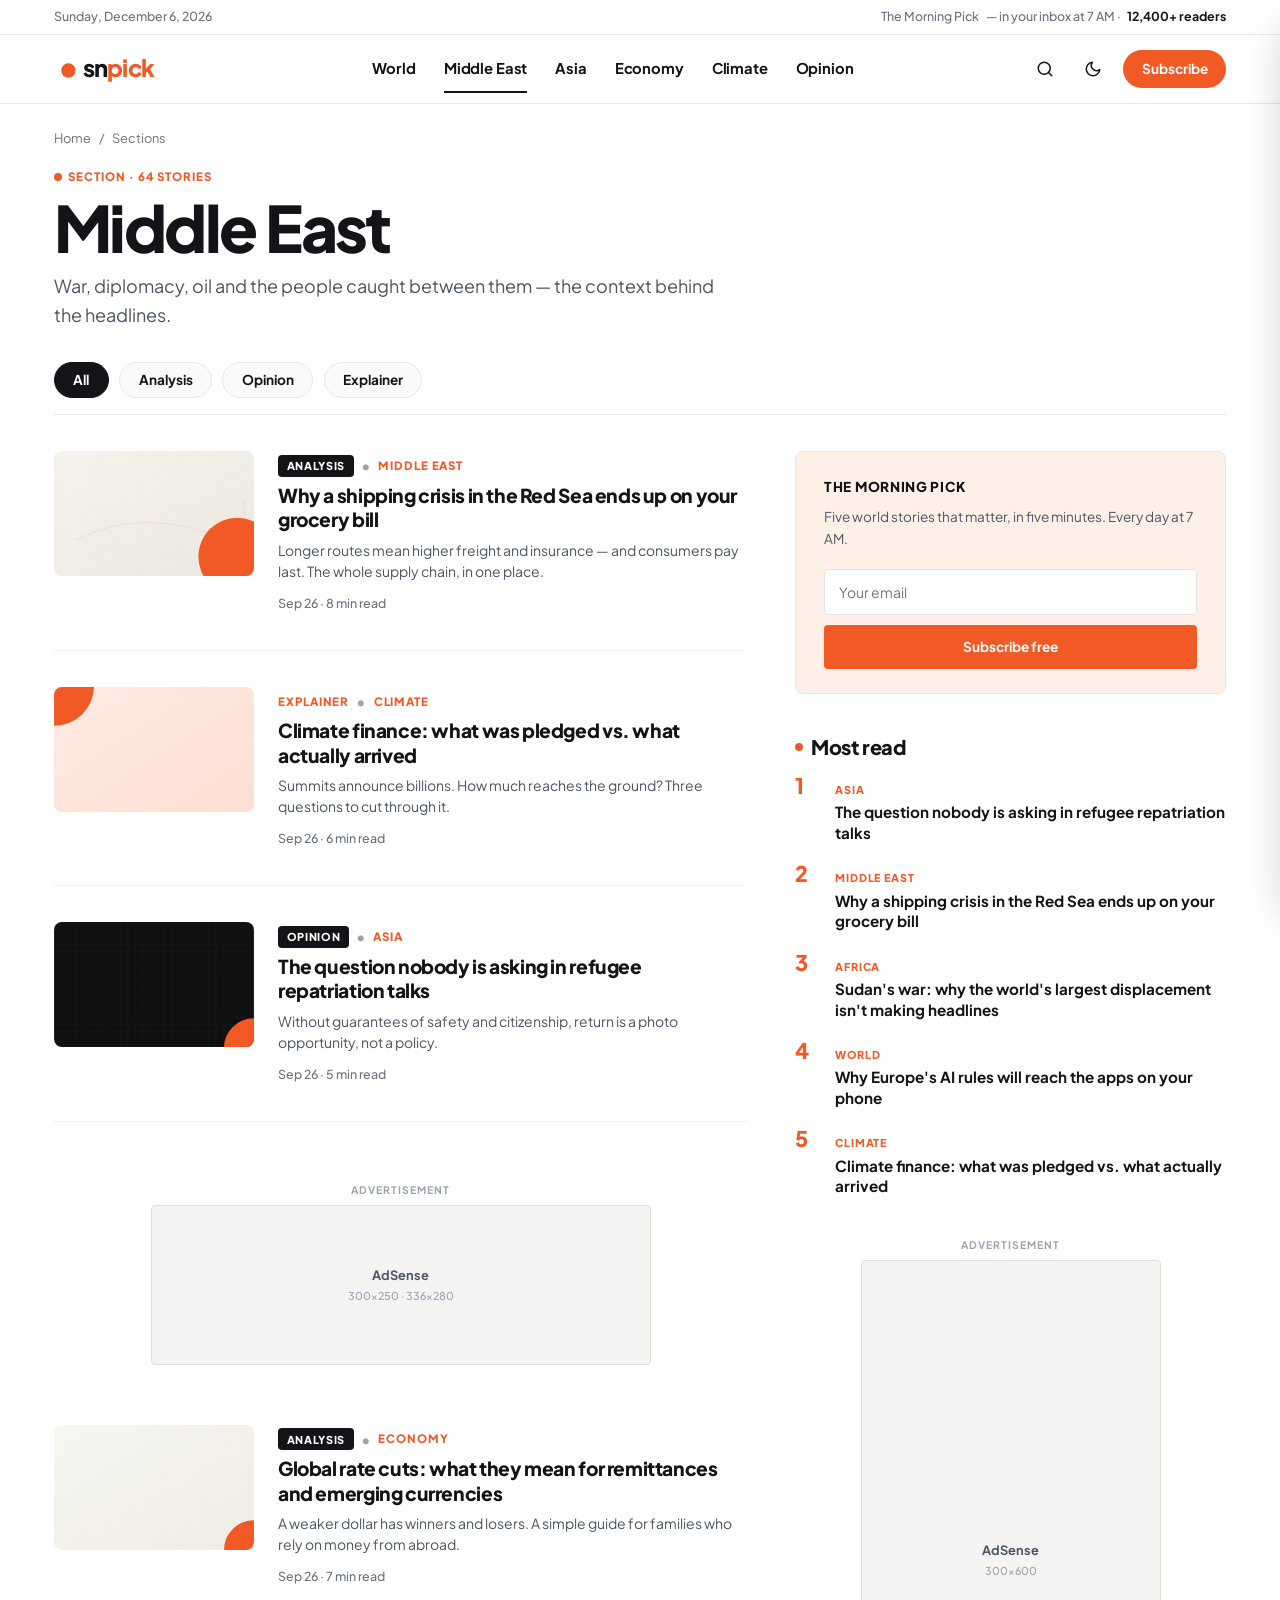
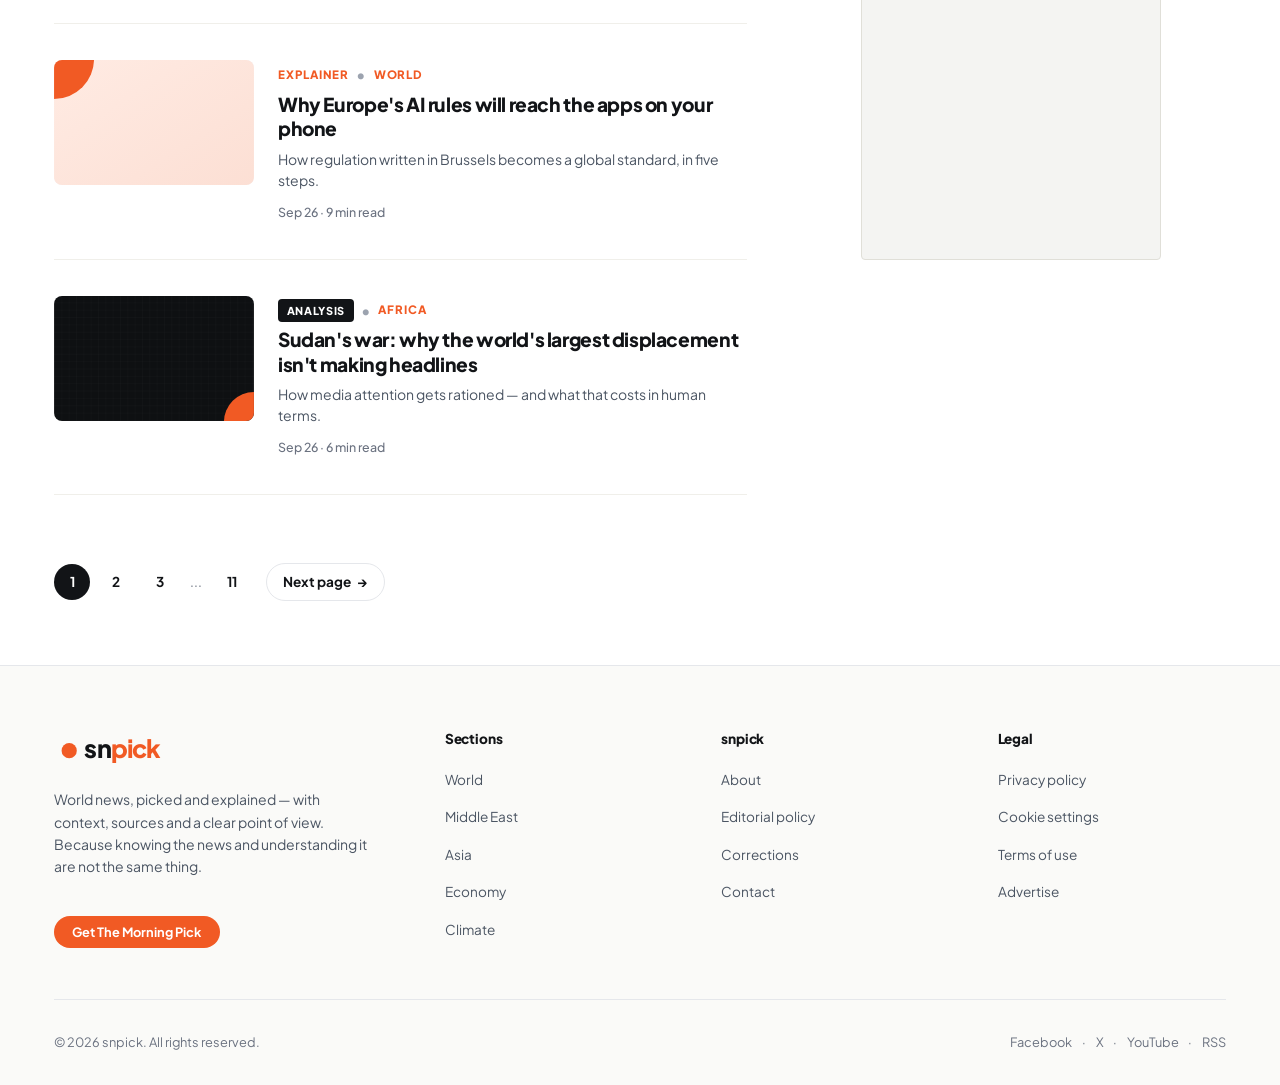
==== category.html @ ec1adb28 "Initial commit" ====
<!DOCTYPE html>
<html lang="en" data-theme="light">
<head>
  <meta charset="UTF-8">
  <meta name="viewport" content="width=device-width, initial-scale=1.0">
  <title>Middle East — snpick</title>
  <meta name="description" content="War, diplomacy, oil and the people caught between them — the context behind the headlines.">
  <link rel="icon" type="image/svg+xml" href="assets/logo.svg">

  <!-- Core CSS -->
  <link rel="stylesheet" href="css/variables.css">
  <link rel="stylesheet" href="css/base.css">
  <link rel="stylesheet" href="css/components.css">
  <link rel="stylesheet" href="css/responsive.css">
</head>
<body>
  <a href="#mainCategoryContent" class="skip-link">Skip to category content</a>

  <!-- Top Date & Newsletter Ticker Bar -->
  <div class="top-ticker-bar">
    <div class="container top-ticker-inner">
      <div class="top-ticker-date" id="currentDateText">Saturday, September 26, 2026</div>
      <div class="top-ticker-newsletter">
        <span>The Morning Pick</span> — in your inbox at 7 AM · <strong>12,400+ readers</strong>
      </div>
    </div>
  </div>

  <!-- Main Site Header -->
  <header class="site-header">
    <div class="container nav-container">
      <a href="index.html" class="header-brand" aria-label="snpick homepage">
        <svg viewBox="0 0 280 70" role="img" aria-hidden="true">
          <circle cx="28" cy="38" r="14" fill="#F15A24" />
          <text x="56" y="51" font-family="'Plus Jakarta Sans', system-ui, sans-serif" font-weight="900" font-size="46" letter-spacing="-1.5px" fill="currentColor">sn<tspan fill="#F15A24">pick</tspan></text>
        </svg>
      </a>

      <!-- Desktop Navigation Links -->
      <nav class="header-nav" aria-label="Primary navigation">
        <a href="category.html" class="nav-link">World</a>
        <a href="category.html" class="nav-link active">Middle East</a>
        <a href="category.html" class="nav-link">Asia</a>
        <a href="category.html" class="nav-link">Economy</a>
        <a href="category.html" class="nav-link">Climate</a>
        <a href="category.html" class="nav-link">Opinion</a>
      </nav>

      <!-- Action Buttons -->
      <div class="header-actions">
        <button type="button" class="btn-icon search-open-btn" aria-label="Search stories" title="Search stories (Ctrl+K)">
          <svg viewBox="0 0 24 24" fill="none" stroke="currentColor" stroke-width="2" stroke-linecap="round" stroke-linejoin="round">
            <circle cx="11" cy="11" r="8"></circle>
            <line x1="21" y1="21" x2="16.65" y2="16.65"></line>
          </svg>
        </button>

        <button type="button" class="btn-icon theme-toggle-btn" aria-label="Toggle theme" title="Toggle theme">
          <svg viewBox="0 0 24 24" fill="none" stroke="currentColor" stroke-width="2" stroke-linecap="round" stroke-linejoin="round">
            <path d="M21 12.79A9 9 0 1 1 11.21 3 7 7 0 0 0 21 12.79z"></path>
          </svg>
        </button>

        <a href="#categoryNewsletter" class="btn-subscribe-header">Subscribe</a>

        <button type="button" class="btn-icon mobile-menu-toggle" aria-label="Open navigation menu">
          <svg viewBox="0 0 24 24" fill="none" stroke="currentColor" stroke-width="2" stroke-linecap="round" stroke-linejoin="round">
            <line x1="3" y1="12" x2="21" y2="12"></line>
            <line x1="3" y1="6" x2="21" y2="6"></line>
            <line x1="3" y1="18" x2="21" y2="18"></line>
          </svg>
        </button>
      </div>
    </div>
  </header>

  <!-- Category Main View -->
  <main id="mainCategoryContent">
    <div class="container">
      
      <!-- Category Header -->
      <header class="category-header-wrap">
        <nav class="article-breadcrumbs" aria-label="Breadcrumbs" style="margin-bottom: 0.85rem;">
          <a href="index.html">Home</a>
          <span>/</span>
          <span>Sections</span>
        </nav>

        <div class="category-stories-count">
          <span class="orange-dot"></span>
          <span>SECTION · 64 STORIES</span>
        </div>

        <h1 class="category-page-title">Middle East</h1>
        <p class="category-description">
          War, diplomacy, oil and the people caught between them — the context behind the headlines.
        </p>
      </header>

      <!-- Interactive Filter Pills -->
      <div class="filter-pills-bar" role="toolbar" aria-label="Filter stories by format">
        <button type="button" class="filter-pill-btn active" data-filter="all">All</button>
        <button type="button" class="filter-pill-btn" data-filter="analysis">Analysis</button>
        <button type="button" class="filter-pill-btn" data-filter="opinion">Opinion</button>
        <button type="button" class="filter-pill-btn" data-filter="explainer">Explainer</button>
      </div>

      <!-- Main Layout: Articles Feed + Right Sidebar -->
      <div class="category-archive-layout">
        
        <!-- Feed of Stories (dynamically filterable) -->
        <section class="feed-articles-list" id="categoryFeedList" aria-label="Middle East articles list">
          
          <!-- Story 1 -->
          <article class="feed-article-row" data-format="analysis">
            <a href="article.html" class="feed-article-thumb">
              <img src="assets/images/thumb-red-sea.svg" alt="Red Sea shipping crisis graphic" width="600" height="380" loading="eager">
            </a>
            <div>
              <div class="badge-category">
                <span class="badge-tag-pill">ANALYSIS</span>
                <span class="dot-separator">•</span>
                <span>MIDDLE EAST</span>
              </div>
              <h2 class="feed-article-title">
                <a href="article.html">Why a shipping crisis in the Red Sea ends up on your grocery bill</a>
              </h2>
              <p class="feed-article-excerpt">
                Longer routes mean higher freight and insurance — and consumers pay last. The whole supply chain, in one place.
              </p>
              <div class="card-meta-line">Sep 26 · 8 min read</div>
            </div>
          </article>

          <!-- Story 2 -->
          <article class="feed-article-row" data-format="explainer">
            <a href="article.html" class="feed-article-thumb">
              <img src="assets/images/thumb-climate.svg" alt="Climate finance graphic" width="600" height="380" loading="lazy">
            </a>
            <div>
              <div class="badge-category">
                <span>EXPLAINER</span>
                <span class="dot-separator">•</span>
                <span>CLIMATE</span>
              </div>
              <h2 class="feed-article-title">
                <a href="article.html">Climate finance: what was pledged vs. what actually arrived</a>
              </h2>
              <p class="feed-article-excerpt">
                Summits announce billions. How much reaches the ground? Three questions to cut through it.
              </p>
              <div class="card-meta-line">Sep 26 · 6 min read</div>
            </div>
          </article>

          <!-- Story 3 -->
          <article class="feed-article-row" data-format="opinion">
            <a href="article.html" class="feed-article-thumb">
              <img src="assets/images/thumb-dark.svg" alt="Refugee repatriation graphic" width="600" height="380" loading="lazy">
            </a>
            <div>
              <div class="badge-category">
                <span class="badge-tag-pill">OPINION</span>
                <span class="dot-separator">•</span>
                <span>ASIA</span>
              </div>
              <h2 class="feed-article-title">
                <a href="article.html">The question nobody is asking in refugee repatriation talks</a>
              </h2>
              <p class="feed-article-excerpt">
                Without guarantees of safety and citizenship, return is a photo opportunity, not a policy.
              </p>
              <div class="card-meta-line">Sep 26 · 5 min read</div>
            </div>
          </article>

          <!-- In-Feed AdSlot -->
          <div class="ad-slot-container" style="margin: 1.5rem 0;">
            <span class="ad-label">Advertisement</span>
            <div class="ad-slot-box" style="width: 100%; height: 160px; max-width: 500px;">
              <span class="ad-network">AdSense</span>
              <span class="ad-dims">300×250 · 336×280</span>
            </div>
          </div>

          <!-- Story 4 -->
          <article class="feed-article-row" data-format="analysis">
            <a href="article.html" class="feed-article-thumb">
              <img src="assets/images/thumb-economy.svg" alt="Global rate cuts graphic" width="600" height="380" loading="lazy">
            </a>
            <div>
              <div class="badge-category">
                <span class="badge-tag-pill">ANALYSIS</span>
                <span class="dot-separator">•</span>
                <span>ECONOMY</span>
              </div>
              <h2 class="feed-article-title">
                <a href="article.html">Global rate cuts: what they mean for remittances and emerging currencies</a>
              </h2>
              <p class="feed-article-excerpt">
                A weaker dollar has winners and losers. A simple guide for families who rely on money from abroad.
              </p>
              <div class="card-meta-line">Sep 26 · 7 min read</div>
            </div>
          </article>

          <!-- Story 5 -->
          <article class="feed-article-row" data-format="explainer">
            <a href="article.html" class="feed-article-thumb">
              <img src="assets/images/thumb-climate.svg" alt="European AI rules graphic" width="600" height="380" loading="lazy">
            </a>
            <div>
              <div class="badge-category">
                <span>EXPLAINER</span>
                <span class="dot-separator">•</span>
                <span>WORLD</span>
              </div>
              <h2 class="feed-article-title">
                <a href="article.html">Why Europe's AI rules will reach the apps on your phone</a>
              </h2>
              <p class="feed-article-excerpt">
                How regulation written in Brussels becomes a global standard, in five steps.
              </p>
              <div class="card-meta-line">Sep 26 · 9 min read</div>
            </div>
          </article>

          <!-- Story 6 -->
          <article class="feed-article-row" data-format="analysis">
            <a href="article.html" class="feed-article-thumb">
              <img src="assets/images/thumb-dark.svg" alt="Sudan war graphic" width="600" height="380" loading="lazy">
            </a>
            <div>
              <div class="badge-category">
                <span class="badge-tag-pill">ANALYSIS</span>
                <span class="dot-separator">•</span>
                <span>AFRICA</span>
              </div>
              <h2 class="feed-article-title">
                <a href="article.html">Sudan's war: why the world's largest displacement isn't making headlines</a>
              </h2>
              <p class="feed-article-excerpt">
                How media attention gets rationed — and what that costs in human terms.
              </p>
              <div class="card-meta-line">Sep 26 · 6 min read</div>
            </div>
          </article>

          <!-- Pagination UI -->
          <nav class="pagination-container" aria-label="Stories pagination">
            <button type="button" class="page-num-btn active" aria-current="page">1</button>
            <button type="button" class="page-num-btn">2</button>
            <button type="button" class="page-num-btn">3</button>
            <span class="page-ellipsis">...</span>
            <button type="button" class="page-num-btn">11</button>
            <button type="button" class="btn-next-page">
              <span>Next page</span>
              <span aria-hidden="true">&rarr;</span>
            </button>
          </nav>
        </section>

        <!-- Right Sidebar Widgets -->
        <aside class="category-sidebar" aria-label="Sidebar information">
          
          <!-- Newsletter Box -->
          <div class="takeaways-callout" id="categoryNewsletter" style="margin-bottom: 2.5rem; background-color: var(--bg-newsletter);">
            <div class="takeaways-title" style="margin-bottom: 0.5rem;">
              <span>The Morning Pick</span>
            </div>
            <p style="font-size: 0.85rem; color: var(--text-secondary); margin-bottom: 1.25rem;">
              Five world stories that matter, in five minutes. Every day at 7 AM.
            </p>
            <form class="newsletter-form" novalidate>
              <div style="display: flex; flex-direction: column; gap: 0.65rem;">
                <label for="catSidebarEmail" class="sr-only">Your email</label>
                <input type="email" id="catSidebarEmail" placeholder="Your email" required autocomplete="email" style="background-color: var(--bg-page); border: 1px solid var(--border-light); border-radius: var(--radius-sm); padding: 0.65rem 0.85rem; font-size: 0.875rem;">
                <button type="submit" class="btn-primary-pill" style="width: 100%; border-radius: var(--radius-sm); font-size: 0.85rem;">Subscribe free</button>
              </div>
            </form>
          </div>

          <!-- Most Read Section -->
          <div class="most-read-widget">
            <div class="section-title-wrap">
              <span class="orange-dot"></span>
              <h3 class="section-title">Most read</h3>
            </div>

            <ol class="most-read-list">
              <li class="most-read-item">
                <span class="most-read-num">1</span>
                <div class="most-read-content">
                  <span class="most-read-category">ASIA</span>
                  <a href="article.html" class="most-read-title">The question nobody is asking in refugee repatriation talks</a>
                </div>
              </li>
              <li class="most-read-item">
                <span class="most-read-num">2</span>
                <div class="most-read-content">
                  <span class="most-read-category">MIDDLE EAST</span>
                  <a href="article.html" class="most-read-title">Why a shipping crisis in the Red Sea ends up on your grocery bill</a>
                </div>
              </li>
              <li class="most-read-item">
                <span class="most-read-num">3</span>
                <div class="most-read-content">
                  <span class="most-read-category">AFRICA</span>
                  <a href="article.html" class="most-read-title">Sudan's war: why the world's largest displacement isn't making headlines</a>
                </div>
              </li>
              <li class="most-read-item">
                <span class="most-read-num">4</span>
                <div class="most-read-content">
                  <span class="most-read-category">WORLD</span>
                  <a href="article.html" class="most-read-title">Why Europe's AI rules will reach the apps on your phone</a>
                </div>
              </li>
              <li class="most-read-item">
                <span class="most-read-num">5</span>
                <div class="most-read-content">
                  <span class="most-read-category">CLIMATE</span>
                  <a href="article.html" class="most-read-title">Climate finance: what was pledged vs. what actually arrived</a>
                </div>
              </li>
            </ol>
          </div>

          <!-- Vertical Skyscraper Ad -->
          <div class="ad-slot-container" style="margin-top: 2.5rem;">
            <span class="ad-label">Advertisement</span>
            <div class="ad-slot-box ad-skyscraper">
              <span class="ad-network">AdSense</span>
              <span class="ad-dims">300×600</span>
            </div>
          </div>
        </aside>

      </div>
    </div>
  </main>

  <!-- Global Footer -->
  <footer class="site-footer">
    <div class="container">
      <div class="footer-top-grid">
        <div class="footer-brand-col">
          <a href="index.html" class="footer-brand-logo" aria-label="snpick footer home">
            <svg viewBox="0 0 280 70" role="img" aria-hidden="true">
              <circle cx="28" cy="38" r="14" fill="#F15A24" />
              <text x="56" y="51" font-family="'Plus Jakarta Sans', system-ui, sans-serif" font-weight="900" font-size="46" letter-spacing="-1.5px" fill="currentColor">sn<tspan fill="#F15A24">pick</tspan></text>
            </svg>
          </a>
          <p class="footer-tagline">
            World news, picked and explained — with context, sources and a clear point of view. Because knowing the news and understanding it are not the same thing.
          </p>
          <div>
            <a href="about.html" class="btn-primary-pill" style="font-size: 0.8rem; padding: 0.5rem 1.15rem;">Get The Morning Pick</a>
          </div>
        </div>

        <div class="footer-nav-col">
          <h4 class="footer-col-title">Sections</h4>
          <ul class="footer-links-list">
            <li><a href="category.html" class="footer-link">World</a></li>
            <li><a href="category.html" class="footer-link">Middle East</a></li>
            <li><a href="category.html" class="footer-link">Asia</a></li>
            <li><a href="category.html" class="footer-link">Economy</a></li>
            <li><a href="category.html" class="footer-link">Climate</a></li>
          </ul>
        </div>

        <div class="footer-nav-col">
          <h4 class="footer-col-title">snpick</h4>
          <ul class="footer-links-list">
            <li><a href="about.html" class="footer-link">About</a></li>
            <li><a href="about.html#editorial-policy" class="footer-link">Editorial policy</a></li>
            <li><a href="about.html#corrections" class="footer-link">Corrections</a></li>
            <li><a href="about.html#contact" class="footer-link">Contact</a></li>
          </ul>
        </div>

        <div class="footer-nav-col">
          <h4 class="footer-col-title">Legal</h4>
          <ul class="footer-links-list">
            <li><a href="#" class="footer-link">Privacy policy</a></li>
            <li><a href="#" class="footer-link">Cookie settings</a></li>
            <li><a href="#" class="footer-link">Terms of use</a></li>
            <li><a href="#" class="footer-link">Advertise</a></li>
          </ul>
        </div>
      </div>

      <div class="footer-bottom-bar">
        <div>&copy; 2026 snpick. All rights reserved.</div>
        <div class="footer-social-links">
          <a href="#" class="footer-social-link">Facebook</a>
          <span>·</span>
          <a href="#" class="footer-social-link">X</a>
          <span>·</span>
          <a href="#" class="footer-social-link">YouTube</a>
          <span>·</span>
          <a href="#" class="footer-social-link">RSS</a>
        </div>
      </div>
    </div>
  </footer>

  <!-- Mobile Off-Canvas Drawer -->
  <div class="mobile-drawer-overlay" id="drawerOverlay" aria-hidden="true"></div>
  <aside class="mobile-drawer" id="mobileDrawer" aria-label="Mobile navigation drawer">
    <div class="mobile-drawer-header">
      <div class="mobile-drawer-brand">
        <svg viewBox="0 0 280 70" role="img" aria-hidden="true">
          <circle cx="28" cy="38" r="14" fill="#F15A24" />
          <text x="56" y="51" font-family="'Plus Jakarta Sans', system-ui, sans-serif" font-weight="900" font-size="46" letter-spacing="-1.5px" fill="currentColor">sn<tspan fill="#F15A24">pick</tspan></text>
        </svg>
      </div>
      <button type="button" class="btn-icon" id="closeDrawerBtn" aria-label="Close menu">
        <svg viewBox="0 0 24 24" fill="none" stroke="currentColor" stroke-width="2">
          <line x1="18" y1="6" x2="6" y2="18"></line>
          <line x1="6" y1="6" x2="18" y2="18"></line>
        </svg>
      </button>
    </div>

    <ul class="mobile-nav-list">
      <li><a href="index.html" class="mobile-nav-link">Home</a></li>
      <li><a href="category.html" class="mobile-nav-link">World</a></li>
      <li><a href="category.html" class="mobile-nav-link active">Middle East</a></li>
      <li><a href="category.html" class="mobile-nav-link">Asia</a></li>
      <li><a href="category.html" class="mobile-nav-link">Economy</a></li>
      <li><a href="category.html" class="mobile-nav-link">Climate</a></li>
      <li><a href="category.html" class="mobile-nav-link">Opinion</a></li>
      <li><a href="about.html" class="mobile-nav-link">About & Mission</a></li>
    </ul>

    <div class="mobile-drawer-footer">
      <button type="button" class="mobile-theme-btn theme-toggle-btn">
        <span>Appearance</span>
        <span class="mobile-theme-label">Dark Mode</span>
      </button>
    </div>
  </aside>

  <!-- Live Search Dialog -->
  <dialog id="searchModal" class="search-modal" closedby="any" aria-labelledby="searchModalLabel">
    <div class="search-dialog-inner">
      <div class="search-input-header">
        <svg viewBox="0 0 24 24" width="20" height="20" fill="none" stroke="currentColor" stroke-width="2" stroke-linecap="round" stroke-linejoin="round">
          <circle cx="11" cy="11" r="8"></circle>
          <line x1="21" y1="21" x2="16.65" y2="16.65"></line>
        </svg>
        <label for="searchModalInput" id="searchModalLabel" class="sr-only">Search stories</label>
        <input type="search" id="searchModalInput" class="search-modal-input" placeholder="Search stories, topics, keywords..." autocomplete="off">
        <button type="button" class="btn-close-modal" id="closeSearchBtn" aria-label="Close search">
          <svg viewBox="0 0 24 24" width="20" height="20" fill="none" stroke="currentColor" stroke-width="2">
            <line x1="18" y1="6" x2="6" y2="18"></line>
            <line x1="6" y1="6" x2="18" y2="18"></line>
          </svg>
        </button>
      </div>

      <ul class="search-results-list" id="searchResultsList"></ul>

      <div class="search-dialog-footer">
        <span>Press <kbd class="kbd-shortcut">ESC</kbd> to close</span>
        <span>Instant keyword search</span>
      </div>
    </div>
  </dialog>

  <!-- Floating Toast Notification -->
  <div id="appToast" class="app-toast" role="status" aria-live="polite"></div>

  <!-- JavaScript Modules -->
  <script src="js/data.js"></script>
  <script src="js/theme.js"></script>
  <script src="js/search.js"></script>
  <script src="js/main.js"></script>
</body>
</html>
---- css/variables.css ----
/* ==========================================================================
   snpick Design Tokens & Theme Variables
   Supports Light & Dark Modes with persistent user switching
   ========================================================================== */

@import url('https://fonts.googleapis.com/css2?family=Newsreader:ital,opsz,wght@0,6..72,400..800;1,6..72,400..700&family=Plus+Jakarta+Sans:wght@400;500;600;700;800&family=JetBrains+Mono:wght@400;500&display=swap');

:root {
  /* Brand Core Colors */
  --brand-orange: #F15A24;
  --brand-orange-hover: #D94614;
  --brand-orange-subtle: #FFF0E8;
  --brand-orange-tint: rgba(241, 90, 36, 0.12);

  /* Light Theme (Default: Editorial Clean Paper) */
  --bg-page: #FFFFFF;
  --bg-surface: #FAFAF8;
  --bg-surface-elevated: #FFFFFF;
  --bg-subtle: #F3F4F6;
  --bg-newsletter: #FFF0E7;
  --bg-ad: #F4F4F2;
  
  --text-primary: #121417;
  --text-secondary: #4B5563;
  --text-muted: #6B7280;
  --text-faint: #9CA3AF;
  
  --border-light: #E5E7EB;
  --border-subtle: #F0EFEA;
  --border-strong: #121417;
  --border-ad: #E0DFD8;

  --accent-dot: #F15A24;
  --code-bg: #F3F4F6;

  /* Typography */
  --font-editorial: 'Newsreader', Georgia, 'Times New Roman', serif;
  --font-sans: 'Plus Jakarta Sans', system-ui, -apple-system, BlinkMacSystemFont, 'Segoe UI', Roboto, sans-serif;
  --font-mono: 'JetBrains Mono', Consolas, Monaco, monospace;

  /* Layout & Geometry */
  --container-width: 1220px;
  --radius-sm: 4px;
  --radius-md: 8px;
  --radius-lg: 14px;
  --radius-xl: 20px;
  --radius-full: 9999px;

  /* Shadows */
  --shadow-subtle: 0 1px 3px rgba(0, 0, 0, 0.04);
  --shadow-card: 0 4px 12px rgba(0, 0, 0, 0.05);
  --shadow-modal: 0 20px 40px -8px rgba(0, 0, 0, 0.24);

  /* Transitions */
  --transition-fast: 150ms ease;
  --transition-base: 250ms cubic-bezier(0.16, 1, 0.3, 1);
  --transition-slow: 350ms cubic-bezier(0.16, 1, 0.3, 1);

  /* Browser Native Theme Hook */
  color-scheme: light dark;
}

/* System Dark Mode Fallback */
@media (prefers-color-scheme: dark) {
  :root:not([data-theme="light"]) {
    --bg-page: #0D0F12;
    --bg-surface: #14171D;
    --bg-surface-elevated: #1B1E26;
    --bg-subtle: #212530;
    --bg-newsletter: #241611;
    --bg-ad: #181B22;

    --text-primary: #F3F4F6;
    --text-secondary: #9CA3AF;
    --text-muted: #818896;
    --text-faint: #5D6370;

    --border-light: #262B36;
    --border-subtle: #1C2028;
    --border-strong: #E5E7EB;
    --border-ad: #272C38;
    
    --brand-orange-subtle: #2B1812;
    --brand-orange-tint: rgba(241, 90, 36, 0.22);
    --shadow-subtle: 0 1px 3px rgba(0, 0, 0, 0.3);
    --shadow-card: 0 4px 14px rgba(0, 0, 0, 0.4);
    --shadow-modal: 0 20px 45px -8px rgba(0, 0, 0, 0.7);
  }
}

/* Explicit Dark Theme (User Toggle) */
[data-theme="dark"] {
  --bg-page: #0D0F12;
  --bg-surface: #14171D;
  --bg-surface-elevated: #1B1E26;
  --bg-subtle: #212530;
  --bg-newsletter: #241611;
  --bg-ad: #181B22;

  --text-primary: #F3F4F6;
  --text-secondary: #9CA3AF;
  --text-muted: #818896;
  --text-faint: #5D6370;

  --border-light: #262B36;
  --border-subtle: #1C2028;
  --border-strong: #E5E7EB;
  --border-ad: #272C38;
  
  --brand-orange-subtle: #2B1812;
  --brand-orange-tint: rgba(241, 90, 36, 0.22);
  --shadow-subtle: 0 1px 3px rgba(0, 0, 0, 0.3);
  --shadow-card: 0 4px 14px rgba(0, 0, 0, 0.4);
  --shadow-modal: 0 20px 45px -8px rgba(0, 0, 0, 0.7);
}

/* Explicit Light Theme (User Toggle) */
[data-theme="light"] {
  --bg-page: #FFFFFF;
  --bg-surface: #FAFAF8;
  --bg-surface-elevated: #FFFFFF;
  --bg-subtle: #F3F4F6;
  --bg-newsletter: #FFF0E7;
  --bg-ad: #F4F4F2;
  
  --text-primary: #121417;
  --text-secondary: #4B5563;
  --text-muted: #6B7280;
  --text-faint: #9CA3AF;
  
  --border-light: #E5E7EB;
  --border-subtle: #F0EFEA;
  --border-strong: #121417;
  --border-ad: #E0DFD8;

  --brand-orange-subtle: #FFF0E8;
  --brand-orange-tint: rgba(241, 90, 36, 0.12);
  --shadow-subtle: 0 1px 3px rgba(0, 0, 0, 0.04);
  --shadow-card: 0 4px 12px rgba(0, 0, 0, 0.05);
  --shadow-modal: 0 20px 40px -8px rgba(0, 0, 0, 0.24);
}
---- css/base.css ----
/* ==========================================================================
   snpick Base Styles & Editorial Typography
   ========================================================================== */

*, *::before, *::after {
  box-sizing: border-box;
  margin: 0;
  padding: 0;
}

html {
  font-size: 16px;
  scroll-behavior: smooth;
  -webkit-text-size-adjust: 100%;
}

body {
  font-family: var(--font-sans);
  background-color: var(--bg-page);
  color: var(--text-primary);
  line-height: 1.6;
  -webkit-font-smoothing: antialiased;
  -moz-osx-font-smoothing: grayscale;
  transition: background-color var(--transition-base), color var(--transition-base);
  min-height: 100vh;
  display: flex;
  flex-direction: column;
}

main {
  flex: 1 0 auto;
}

/* Accessibility: Skip Navigation Link */
.skip-link {
  position: absolute;
  top: -100px;
  left: 1rem;
  background: var(--brand-orange);
  color: #FFFFFF;
  padding: 0.5rem 1rem;
  font-size: 0.875rem;
  font-weight: 600;
  border-radius: var(--radius-sm);
  z-index: 1000;
  transition: top var(--transition-fast);
  text-decoration: none;
}

.skip-link:focus {
  top: 1rem;
}

/* Text Selection */
::selection {
  background: var(--brand-orange);
  color: #FFFFFF;
}

/* Typography Hierarchy */
h1, h2, h3, h4, h5, h6 {
  font-family: var(--font-sans);
  font-weight: 700;
  line-height: 1.25;
  color: var(--text-primary);
  letter-spacing: -0.02em;
}

.headline-editorial {
  font-family: var(--font-sans);
  font-weight: 800;
  letter-spacing: -0.03em;
  line-height: 1.15;
}

.story-lead-title {
  font-size: clamp(2rem, 3.2vw + 1rem, 3.1rem);
  font-weight: 800;
  letter-spacing: -0.035em;
  line-height: 1.12;
  color: var(--text-primary);
  margin-top: 0.75rem;
  margin-bottom: 0.85rem;
}

.story-lead-summary {
  font-size: 1.125rem;
  line-height: 1.65;
  color: var(--text-secondary);
  font-weight: 400;
  margin-bottom: 1.25rem;
}

p {
  margin-bottom: 1.25rem;
  color: var(--text-secondary);
}

p:last-child {
  margin-bottom: 0;
}

a {
  color: inherit;
  text-decoration: none;
  transition: color var(--transition-fast), opacity var(--transition-fast);
}

a:hover {
  color: var(--brand-orange);
}

img, svg {
  display: block;
  max-width: 100%;
  height: auto;
}

button, input, textarea, select {
  font: inherit;
  color: inherit;
  border: none;
  background: none;
  outline: none;
}

button {
  cursor: pointer;
}

/* Containers */
.container {
  width: 100%;
  max-width: var(--container-width);
  margin-left: auto;
  margin-right: auto;
  padding-left: 1.5rem;
  padding-right: 1.5rem;
}

/* Section Header Dividers (as seen in the design: orange dot + title) */
.section-heading-bar {
  display: flex;
  align-items: center;
  justify-content: space-between;
  padding-bottom: 0.85rem;
  border-bottom: 1.5px solid var(--border-strong);
  margin-bottom: 1.75rem;
}

.section-title-wrap {
  display: flex;
  align-items: center;
  gap: 0.5rem;
}

.section-title {
  font-size: 1.25rem;
  font-weight: 800;
  letter-spacing: -0.02em;
  color: var(--text-primary);
}

.orange-dot {
  display: inline-block;
  width: 8px;
  height: 8px;
  border-radius: 50%;
  background-color: var(--brand-orange);
}

.section-more-link {
  font-size: 0.85rem;
  font-weight: 700;
  color: var(--text-primary);
  display: inline-flex;
  align-items: center;
  gap: 0.35rem;
  transition: transform var(--transition-fast), color var(--transition-fast);
}

.section-more-link:hover {
  color: var(--brand-orange);
  transform: translateX(3px);
}

/* Category & Format Badges (e.g., ANALYSIS • MIDDLE EAST) */
.badge-category {
  display: inline-flex;
  align-items: center;
  gap: 0.45rem;
  font-size: 0.72rem;
  font-weight: 800;
  letter-spacing: 0.08em;
  text-transform: uppercase;
  color: var(--brand-orange);
}

.badge-category .dot-separator {
  color: var(--text-faint);
  font-size: 0.85rem;
}

.badge-tag-pill {
  display: inline-block;
  padding: 0.15rem 0.55rem;
  background-color: var(--text-primary);
  color: var(--bg-page);
  border-radius: var(--radius-sm);
  font-size: 0.68rem;
  font-weight: 800;
  letter-spacing: 0.06em;
  text-transform: uppercase;
}

/* Helper Utilities */
.sr-only {
  position: absolute;
  width: 1px;
  height: 1px;
  padding: 0;
  margin: -1px;
  overflow: hidden;
  clip: rect(0, 0, 0, 0);
  white-space: nowrap;
  border-width: 0;
}
---- css/components.css ----
/* ==========================================================================
   snpick Component Styles
   ========================================================================== */

/* --------------------------------------------------------------------------
   1. Top Reader Ticker Bar
   -------------------------------------------------------------------------- */
.top-ticker-bar {
  border-bottom: 1px solid var(--border-light);
  font-size: 0.775rem;
  color: var(--text-muted);
  background-color: var(--bg-page);
  padding: 0.45rem 0;
}

.top-ticker-inner {
  display: flex;
  align-items: center;
  justify-content: space-between;
  gap: 1rem;
}

.top-ticker-date {
  font-weight: 500;
}

.top-ticker-newsletter {
  font-weight: 500;
  display: flex;
  align-items: center;
  gap: 0.4rem;
}

.top-ticker-newsletter strong {
  color: var(--text-primary);
  font-weight: 700;
}

/* --------------------------------------------------------------------------
   2. Main Navigation Header
   -------------------------------------------------------------------------- */
.site-header {
  position: sticky;
  top: 0;
  z-index: 100;
  background-color: var(--bg-page);
  border-bottom: 1px solid var(--border-light);
  transition: background-color var(--transition-base), border-color var(--transition-base);
}

.nav-container {
  display: flex;
  align-items: center;
  justify-content: space-between;
  height: 68px;
}

.header-brand {
  display: flex;
  align-items: center;
  height: 38px;
  width: auto;
  color: var(--text-primary);
}

.header-brand svg {
  height: 36px;
  width: auto;
}

.header-nav {
  display: flex;
  align-items: center;
  gap: 1.75rem;
}

.nav-link {
  font-size: 0.925rem;
  font-weight: 700;
  color: var(--text-primary);
  position: relative;
  padding: 0.5rem 0;
  letter-spacing: -0.01em;
}

.nav-link:hover {
  color: var(--brand-orange);
}

.nav-link.active {
  color: var(--text-primary);
}

.nav-link.active::after {
  content: '';
  position: absolute;
  bottom: -4px;
  left: 0;
  width: 100%;
  height: 2px;
  background-color: var(--text-primary);
}

.header-actions {
  display: flex;
  align-items: center;
  gap: 0.75rem;
}

.btn-icon {
  display: inline-flex;
  align-items: center;
  justify-content: center;
  width: 36px;
  height: 36px;
  border-radius: 50%;
  color: var(--text-primary);
  transition: background-color var(--transition-fast), color var(--transition-fast);
}

.btn-icon:hover {
  background-color: var(--bg-subtle);
  color: var(--brand-orange);
}

.btn-icon svg {
  width: 18px;
  height: 18px;
  stroke-width: 2;
}

.btn-subscribe-header {
  background-color: var(--brand-orange);
  color: #FFFFFF;
  font-size: 0.85rem;
  font-weight: 700;
  padding: 0.5rem 1.15rem;
  border-radius: var(--radius-full);
  transition: background-color var(--transition-fast), transform var(--transition-fast);
}

.btn-subscribe-header:hover {
  background-color: var(--brand-orange-hover);
  transform: translateY(-1px);
}

.mobile-menu-toggle {
  display: none;
}

/* --------------------------------------------------------------------------
   3. "Today in 30 seconds" Ticker Box
   -------------------------------------------------------------------------- */
.today-summary-bar {
  margin: 1.5rem 0 1.25rem 0;
  background-color: var(--bg-surface);
  border: 1px solid var(--border-light);
  border-radius: var(--radius-md);
  padding: 0.85rem 1.25rem;
  display: flex;
  align-items: center;
  gap: 1.5rem;
}

.today-summary-badge {
  flex-shrink: 0;
  border-right: 1px solid var(--border-light);
  padding-right: 1.25rem;
}

.today-summary-title {
  font-size: 0.875rem;
  font-weight: 800;
  color: var(--text-primary);
  white-space: nowrap;
}

.today-summary-time {
  font-size: 0.7rem;
  color: var(--text-muted);
  display: block;
  margin-top: 0.15rem;
}

.today-summary-items {
  display: flex;
  align-items: center;
  gap: 1.75rem;
  list-style: none;
  overflow-x: auto;
  scrollbar-width: none;
}

.today-summary-items::-webkit-scrollbar {
  display: none;
}

.today-item {
  display: inline-flex;
  align-items: center;
  gap: 0.5rem;
  font-size: 0.825rem;
  font-weight: 600;
  color: var(--text-primary);
  white-space: nowrap;
}

.today-item:hover {
  color: var(--brand-orange);
}

/* --------------------------------------------------------------------------
   4. Advertising Placeholders (Standard IAB formats)
   -------------------------------------------------------------------------- */
.ad-slot-container {
  display: flex;
  flex-direction: column;
  align-items: center;
  justify-content: center;
  margin: 1.5rem 0;
  text-align: center;
}

.ad-label {
  font-size: 0.65rem;
  font-weight: 700;
  letter-spacing: 0.1em;
  text-transform: uppercase;
  color: var(--text-faint);
  margin-bottom: 0.4rem;
}

.ad-slot-box {
  background-color: var(--bg-ad);
  border: 1px solid var(--border-ad);
  border-radius: var(--radius-sm);
  display: flex;
  flex-direction: column;
  align-items: center;
  justify-content: center;
  color: var(--text-muted);
  font-size: 0.75rem;
  font-weight: 500;
  position: relative;
  overflow: hidden;
  transition: opacity var(--transition-fast);
}

.ad-slot-box:hover {
  opacity: 0.9;
}

.ad-slot-box .ad-network {
  font-weight: 700;
  font-size: 0.8rem;
  color: var(--text-secondary);
}

.ad-slot-box .ad-dims {
  font-size: 0.675rem;
  color: var(--text-faint);
  margin-top: 0.15rem;
}

.ad-leaderboard {
  width: 100%;
  max-width: 970px;
  height: 90px;
}

.ad-rectangle {
  width: 100%;
  max-width: 336px;
  height: 250px;
  margin-top: 1.5rem;
}

.ad-skyscraper {
  width: 100%;
  max-width: 300px;
  height: 600px;
}

/* --------------------------------------------------------------------------
   5. Lead Story & Most Read Section
   -------------------------------------------------------------------------- */
.lead-section-grid {
  display: grid;
  grid-template-columns: minmax(0, 1.85fr) minmax(0, 1.15fr);
  gap: 2.75rem;
  margin-top: 1.5rem;
  margin-bottom: 3.5rem;
}

.lead-story-card {
  display: flex;
  flex-direction: column;
}

.lead-story-figure {
  width: 100%;
  aspect-ratio: 16 / 9;
  border-radius: var(--radius-lg);
  overflow: hidden;
  margin-bottom: 1.5rem;
  background-color: var(--bg-subtle);
}

.lead-story-figure img, .lead-story-figure svg {
  width: 100%;
  height: 100%;
  object-fit: cover;
  transition: transform var(--transition-slow);
}

.lead-story-card:hover .lead-story-figure img,
.lead-story-card:hover .lead-story-figure svg {
  transform: scale(1.02);
}

.story-meta-byline {
  display: flex;
  align-items: center;
  gap: 0.5rem;
  font-size: 0.8rem;
  font-weight: 600;
  color: var(--text-muted);
}

.story-meta-byline .author-name {
  color: var(--text-primary);
  font-weight: 700;
}

.story-meta-byline .meta-sep {
  color: var(--text-faint);
}

/* Most Read Sidebar */
.most-read-widget {
  display: flex;
  flex-direction: column;
}

.most-read-list {
  list-style: none;
  display: flex;
  flex-direction: column;
  gap: 1.25rem;
  margin-top: 1rem;
}

.most-read-item {
  display: grid;
  grid-template-columns: 24px 1fr;
  gap: 1rem;
  align-items: baseline;
}

.most-read-num {
  font-size: 1.35rem;
  font-weight: 800;
  color: var(--brand-orange);
  line-height: 1;
}

.most-read-content {
  display: flex;
  flex-direction: column;
  gap: 0.25rem;
}

.most-read-category {
  font-size: 0.675rem;
  font-weight: 800;
  letter-spacing: 0.08em;
  text-transform: uppercase;
  color: var(--brand-orange);
}

.most-read-title {
  font-size: 0.95rem;
  font-weight: 700;
  line-height: 1.35;
  color: var(--text-primary);
  transition: color var(--transition-fast);
}

.most-read-item:hover .most-read-title {
  color: var(--brand-orange);
}

/* --------------------------------------------------------------------------
   6. Latest Analysis 3-Column Card Grid
   -------------------------------------------------------------------------- */
.analysis-section {
  margin-bottom: 3.5rem;
}

.cards-grid-3 {
  display: grid;
  grid-template-columns: repeat(3, minmax(0, 1fr));
  gap: 2rem;
}

.article-card {
  display: flex;
  flex-direction: column;
}

.card-media {
  width: 100%;
  aspect-ratio: 16 / 10;
  border-radius: var(--radius-md);
  overflow: hidden;
  background-color: var(--bg-subtle);
  margin-bottom: 1.15rem;
}

.card-media img, .card-media svg {
  width: 100%;
  height: 100%;
  object-fit: cover;
  transition: transform var(--transition-slow);
}

.article-card:hover .card-media img,
.article-card:hover .card-media svg {
  transform: scale(1.03);
}

.card-category-badge {
  margin-bottom: 0.5rem;
}

.card-title {
  font-size: 1.125rem;
  font-weight: 800;
  line-height: 1.3;
  margin-bottom: 0.65rem;
  color: var(--text-primary);
  transition: color var(--transition-fast);
}

.article-card:hover .card-title {
  color: var(--brand-orange);
}

.card-excerpt {
  font-size: 0.875rem;
  line-height: 1.55;
  color: var(--text-secondary);
  margin-bottom: 0.85rem;
  display: -webkit-box;
  -webkit-line-clamp: 3;
  -webkit-box-orient: vertical;
  overflow: hidden;
}

.card-meta-line {
  font-size: 0.775rem;
  font-weight: 500;
  color: var(--text-muted);
  margin-top: auto;
}

/* --------------------------------------------------------------------------
   7. "The Morning Pick" Newsletter Banner Box
   -------------------------------------------------------------------------- */
.newsletter-banner {
  background-color: var(--bg-newsletter);
  border-radius: var(--radius-lg);
  padding: 2.75rem 2.5rem;
  margin: 3.5rem 0;
  border: 1px solid var(--border-subtle);
  position: relative;
  overflow: hidden;
}

.newsletter-grid {
  display: grid;
  grid-template-columns: minmax(0, 1.2fr) minmax(0, 1fr);
  gap: 2.5rem;
  align-items: center;
}

.newsletter-subhead {
  display: inline-flex;
  align-items: center;
  gap: 0.4rem;
  font-size: 0.72rem;
  font-weight: 800;
  letter-spacing: 0.08em;
  text-transform: uppercase;
  color: var(--brand-orange);
  margin-bottom: 0.5rem;
}

.newsletter-headline {
  font-size: clamp(1.5rem, 2vw + 1rem, 2.1rem);
  font-weight: 800;
  letter-spacing: -0.03em;
  line-height: 1.15;
  color: var(--text-primary);
  margin-bottom: 0.75rem;
}

.newsletter-desc {
  font-size: 0.95rem;
  line-height: 1.55;
  color: var(--text-secondary);
}

.newsletter-form-col {
  display: flex;
  flex-direction: column;
  gap: 0.75rem;
}

.newsletter-input-group {
  display: flex;
  align-items: center;
  background-color: var(--bg-page);
  border: 1.5px solid var(--text-primary);
  border-radius: var(--radius-full);
  padding: 0.35rem 0.4rem 0.35rem 1.25rem;
  box-shadow: var(--shadow-subtle);
  transition: border-color var(--transition-fast), box-shadow var(--transition-fast);
}

.newsletter-input-group:focus-within {
  border-color: var(--brand-orange);
  box-shadow: 0 0 0 3px var(--brand-orange-tint);
}

.newsletter-input {
  flex: 1;
  font-size: 0.925rem;
  color: var(--text-primary);
  min-width: 0;
}

.newsletter-input::placeholder {
  color: var(--text-muted);
}

.btn-newsletter-submit {
  background-color: var(--brand-orange);
  color: #FFFFFF;
  font-size: 0.9rem;
  font-weight: 700;
  padding: 0.75rem 1.5rem;
  border-radius: var(--radius-full);
  white-space: nowrap;
  transition: background-color var(--transition-fast), transform var(--transition-fast);
}

.btn-newsletter-submit:hover {
  background-color: var(--brand-orange-hover);
  transform: translateY(-1px);
}

.btn-newsletter-submit:active {
  transform: translateY(0);
}

.newsletter-perks {
  display: flex;
  align-items: center;
  gap: 1.25rem;
  font-size: 0.75rem;
  color: var(--text-muted);
}

.newsletter-perks span {
  display: inline-flex;
  align-items: center;
  gap: 0.35rem;
}

/* --------------------------------------------------------------------------
   8. Opinion Section Layout
   -------------------------------------------------------------------------- */
.opinion-section {
  margin-bottom: 4rem;
}

.opinion-grid {
  display: grid;
  grid-template-columns: minmax(0, 1.9fr) minmax(0, 1.1fr);
  gap: 3rem;
}

.opinion-cards-list {
  display: flex;
  flex-direction: column;
  gap: 2rem;
}

.opinion-card {
  display: grid;
  grid-template-columns: 210px 1fr;
  gap: 1.5rem;
  align-items: center;
}

.opinion-thumb {
  width: 100%;
  aspect-ratio: 16 / 10;
  border-radius: var(--radius-md);
  overflow: hidden;
  background-color: var(--bg-subtle);
}

.opinion-thumb img, .opinion-thumb svg {
  width: 100%;
  height: 100%;
  object-fit: cover;
  transition: transform var(--transition-slow);
}

.opinion-card:hover .opinion-thumb img,
.opinion-card:hover .opinion-thumb svg {
  transform: scale(1.03);
}

.opinion-content {
  display: flex;
  flex-direction: column;
}

.opinion-title {
  font-size: 1.15rem;
  font-weight: 800;
  line-height: 1.3;
  margin-top: 0.35rem;
  margin-bottom: 0.5rem;
  color: var(--text-primary);
  transition: color var(--transition-fast);
}

.opinion-card:hover .opinion-title {
  color: var(--brand-orange);
}

.opinion-summary {
  font-size: 0.875rem;
  line-height: 1.5;
  color: var(--text-secondary);
  margin-bottom: 0.75rem;
}

/* --------------------------------------------------------------------------
   9. Article Reader Page Components (article.html)
   -------------------------------------------------------------------------- */
.article-reading-container {
  max-width: 820px;
  margin: 0 auto;
  padding: 1.5rem 0 4rem 0;
}

/* Reading Progress Bar (Fixed Top) */
.reading-progress-track {
  position: fixed;
  top: 0;
  left: 0;
  width: 100%;
  height: 3.5px;
  background: transparent;
  z-index: 1001;
}

.reading-progress-bar {
  height: 100%;
  width: 0%;
  background: var(--brand-orange);
  transition: width 50ms linear;
}

.article-breadcrumbs {
  display: flex;
  align-items: center;
  gap: 0.5rem;
  font-size: 0.8rem;
  color: var(--text-muted);
  margin-bottom: 1.5rem;
}

.article-breadcrumbs a:hover {
  color: var(--brand-orange);
}

.article-badge-row {
  margin-bottom: 0.85rem;
}

.article-main-headline {
  font-size: clamp(2.2rem, 4vw + 1rem, 3.4rem);
  font-weight: 800;
  letter-spacing: -0.035em;
  line-height: 1.1;
  color: var(--text-primary);
  margin-bottom: 1rem;
}

.article-deck {
  font-size: 1.25rem;
  line-height: 1.6;
  color: var(--text-secondary);
  margin-bottom: 1.75rem;
}

.article-author-bar {
  display: flex;
  align-items: center;
  justify-content: space-between;
  padding: 1rem 0;
  border-top: 1px solid var(--border-light);
  border-bottom: 1px solid var(--border-light);
  margin-bottom: 2rem;
}

.author-profile-info {
  display: flex;
  align-items: center;
  gap: 0.85rem;
}

.author-avatar {
  width: 42px;
  height: 42px;
  border-radius: 50%;
  overflow: hidden;
  background-color: var(--text-primary);
  display: flex;
  align-items: center;
  justify-content: center;
  color: var(--bg-page);
  font-weight: 800;
}

.author-text {
  display: flex;
  flex-direction: column;
}

.author-name-bold {
  font-size: 0.925rem;
  font-weight: 800;
  color: var(--text-primary);
}

.article-date-meta {
  font-size: 0.775rem;
  color: var(--text-muted);
}

.article-share-actions {
  display: flex;
  align-items: center;
  gap: 0.5rem;
}

.article-featured-media {
  width: 100%;
  aspect-ratio: 16 / 9;
  border-radius: var(--radius-lg);
  overflow: hidden;
  margin-bottom: 0.65rem;
  background-color: var(--bg-subtle);
}

.article-featured-media img,
.article-featured-media svg {
  width: 100%;
  height: 100%;
  object-fit: cover;
}

.article-media-caption {
  font-size: 0.75rem;
  color: var(--text-muted);
  font-style: italic;
  margin-bottom: 2.25rem;
}

/* Key Takeaways Callout Box */
.takeaways-callout {
  background-color: var(--bg-surface);
  border: 1px solid var(--border-light);
  border-radius: var(--radius-md);
  padding: 1.5rem 1.75rem;
  margin-bottom: 2.5rem;
}

.takeaways-title {
  display: flex;
  align-items: center;
  gap: 0.5rem;
  font-size: 0.85rem;
  font-weight: 800;
  letter-spacing: 0.05em;
  text-transform: uppercase;
  color: var(--text-primary);
  margin-bottom: 1.25rem;
}

.takeaways-list {
  list-style: none;
  display: flex;
  flex-direction: column;
  gap: 0.85rem;
}

.takeaways-item {
  display: grid;
  grid-template-columns: 20px 1fr;
  gap: 0.85rem;
  font-size: 0.95rem;
  color: var(--text-primary);
}

.takeaways-num {
  font-weight: 800;
  color: var(--brand-orange);
}

/* Rich Story Typography */
.article-body-content {
  font-size: 1.125rem;
  line-height: 1.75;
  color: var(--text-primary);
}

.article-body-content p {
  color: var(--text-primary);
  font-size: 1.125rem;
  line-height: 1.75;
  margin-bottom: 1.65rem;
}

.article-body-content h3 {
  font-size: 1.55rem;
  font-weight: 800;
  letter-spacing: -0.025em;
  line-height: 1.25;
  margin-top: 2.5rem;
  margin-bottom: 1rem;
}

.article-body-content strong {
  font-weight: 700;
  color: var(--text-primary);
}

/* Pull Quote */
.article-pullquote {
  margin: 2.75rem 0;
  padding: 1.5rem 0;
  border-top: 2px solid var(--brand-orange);
  border-bottom: 1px solid var(--border-light);
}

.article-pullquote blockquote {
  font-family: var(--font-editorial);
  font-size: clamp(1.4rem, 2vw + 1rem, 1.85rem);
  font-style: italic;
  line-height: 1.3;
  color: var(--text-primary);
  margin-bottom: 0.5rem;
}

.article-pullquote cite {
  font-size: 0.8rem;
  font-style: normal;
  font-weight: 700;
  color: var(--brand-orange);
  letter-spacing: 0.05em;
  text-transform: uppercase;
}

/* Sources Box */
.article-sources-box {
  margin: 3rem 0;
  padding: 1.5rem 0;
  border-top: 1px solid var(--border-light);
  border-bottom: 1px solid var(--border-light);
}

.sources-box-title {
  font-size: 0.85rem;
  font-weight: 800;
  letter-spacing: 0.05em;
  text-transform: uppercase;
  color: var(--text-primary);
  margin-bottom: 1rem;
}

.sources-list {
  list-style-type: decimal;
  padding-left: 1.25rem;
  display: flex;
  flex-direction: column;
  gap: 0.85rem;
}

.sources-list li {
  font-size: 0.875rem;
  color: var(--text-primary);
  font-weight: 600;
}

.sources-list li small {
  display: block;
  font-size: 0.75rem;
  color: var(--text-muted);
  font-weight: 400;
}

/* Topic Tags */
.article-tags-wrap {
  display: flex;
  flex-wrap: wrap;
  gap: 0.5rem;
  margin-bottom: 2.5rem;
}

.tag-pill-btn {
  display: inline-block;
  padding: 0.35rem 0.85rem;
  background-color: var(--bg-surface);
  border: 1px solid var(--border-light);
  border-radius: var(--radius-sm);
  font-size: 0.8rem;
  font-weight: 700;
  color: var(--text-primary);
  transition: all var(--transition-fast);
}

.tag-pill-btn:hover {
  background-color: var(--brand-orange);
  color: #FFFFFF;
  border-color: var(--brand-orange);
}

/* Author Biography Card */
.author-bio-card {
  display: grid;
  grid-template-columns: 60px 1fr;
  gap: 1.25rem;
  padding: 1.75rem;
  border: 1px solid var(--border-light);
  border-radius: var(--radius-md);
  margin-bottom: 3.5rem;
  background-color: var(--bg-surface);
}

.author-bio-avatar {
  width: 58px;
  height: 58px;
  border-radius: 50%;
  background-color: #111111;
  color: #FFFFFF;
  display: flex;
  align-items: center;
  justify-content: center;
  font-size: 1.6rem;
  font-weight: 800;
}

.author-bio-badge {
  font-size: 0.65rem;
  font-weight: 800;
  letter-spacing: 0.08em;
  text-transform: uppercase;
  color: var(--brand-orange);
  display: block;
  margin-bottom: 0.2rem;
}

.author-bio-name {
  font-size: 1.2rem;
  font-weight: 800;
  color: var(--text-primary);
  margin-bottom: 0.4rem;
}

.author-bio-text {
  font-size: 0.9rem;
  line-height: 1.5;
  color: var(--text-secondary);
  margin-bottom: 0.65rem;
}

.author-bio-link {
  font-size: 0.85rem;
  font-weight: 700;
  color: var(--brand-orange);
  display: inline-flex;
  align-items: center;
  gap: 0.25rem;
}

.author-bio-link:hover {
  text-decoration: underline;
}

/* --------------------------------------------------------------------------
   10. Category Archive Components (category.html)
   -------------------------------------------------------------------------- */
.category-header-wrap {
  margin: 1.5rem 0 2rem 0;
}

.category-stories-count {
  display: inline-flex;
  align-items: center;
  gap: 0.4rem;
  font-size: 0.72rem;
  font-weight: 800;
  letter-spacing: 0.08em;
  text-transform: uppercase;
  color: var(--brand-orange);
  margin-bottom: 0.5rem;
}

.category-page-title {
  font-size: clamp(2.5rem, 5vw + 1rem, 4rem);
  font-weight: 800;
  letter-spacing: -0.04em;
  color: var(--text-primary);
  line-height: 1;
  margin-bottom: 0.85rem;
}

.category-description {
  font-size: 1.125rem;
  color: var(--text-secondary);
  max-width: 680px;
}

/* Filter Pills */
.filter-pills-bar {
  display: flex;
  align-items: center;
  gap: 0.65rem;
  margin-bottom: 2.25rem;
  padding-bottom: 1rem;
  border-bottom: 1px solid var(--border-light);
  overflow-x: auto;
}

.filter-pill-btn {
  padding: 0.4rem 1.15rem;
  border-radius: var(--radius-full);
  font-size: 0.85rem;
  font-weight: 700;
  background-color: var(--bg-surface);
  color: var(--text-primary);
  border: 1px solid var(--border-light);
  transition: all var(--transition-fast);
  white-space: nowrap;
}

.filter-pill-btn:hover {
  border-color: var(--text-primary);
}

.filter-pill-btn.active {
  background-color: var(--text-primary);
  color: var(--bg-page);
  border-color: var(--text-primary);
}

/* Category Feed Grid */
.category-archive-layout {
  display: grid;
  grid-template-columns: minmax(0, 1.85fr) minmax(0, 1.15fr);
  gap: 3rem;
  margin-bottom: 4rem;
}

.feed-articles-list {
  display: flex;
  flex-direction: column;
  gap: 2.25rem;
}

.feed-article-row {
  display: grid;
  grid-template-columns: 200px 1fr;
  gap: 1.5rem;
  padding-bottom: 2.25rem;
  border-bottom: 1px solid var(--border-subtle);
  align-items: start;
}

.feed-article-row:last-child {
  border-bottom: none;
}

.feed-article-thumb {
  width: 100%;
  aspect-ratio: 16 / 10;
  border-radius: var(--radius-md);
  overflow: hidden;
  background-color: var(--bg-subtle);
}

.feed-article-thumb img,
.feed-article-thumb svg {
  width: 100%;
  height: 100%;
  object-fit: cover;
  transition: transform var(--transition-slow);
}

.feed-article-row:hover .feed-article-thumb img,
.feed-article-row:hover .feed-article-thumb svg {
  transform: scale(1.03);
}

.feed-article-title {
  font-size: 1.2rem;
  font-weight: 800;
  line-height: 1.28;
  color: var(--text-primary);
  margin-top: 0.35rem;
  margin-bottom: 0.5rem;
  transition: color var(--transition-fast);
}

.feed-article-row:hover .feed-article-title {
  color: var(--brand-orange);
}

.feed-article-excerpt {
  font-size: 0.875rem;
  line-height: 1.5;
  color: var(--text-secondary);
  margin-bottom: 0.75rem;
}

/* Numbered Pagination */
.pagination-container {
  display: flex;
  align-items: center;
  gap: 0.5rem;
  margin-top: 2rem;
}

.page-num-btn {
  width: 36px;
  height: 36px;
  display: inline-flex;
  align-items: center;
  justify-content: center;
  border-radius: 50%;
  font-size: 0.85rem;
  font-weight: 700;
  color: var(--text-primary);
  transition: all var(--transition-fast);
}

.page-num-btn:hover {
  background-color: var(--bg-subtle);
}

.page-num-btn.active {
  background-color: var(--text-primary);
  color: var(--bg-page);
}

.page-ellipsis {
  color: var(--text-muted);
  font-size: 0.85rem;
  padding: 0 0.25rem;
}

.btn-next-page {
  padding: 0.45rem 1rem;
  border: 1px solid var(--border-light);
  border-radius: var(--radius-full);
  font-size: 0.85rem;
  font-weight: 700;
  color: var(--text-primary);
  display: inline-flex;
  align-items: center;
  gap: 0.35rem;
  margin-left: 0.5rem;
  transition: all var(--transition-fast);
}

.btn-next-page:hover {
  border-color: var(--brand-orange);
  color: var(--brand-orange);
}

/* --------------------------------------------------------------------------
   11. About & Mission Page Components (about.html)
   -------------------------------------------------------------------------- */
.about-hero-grid {
  display: grid;
  grid-template-columns: minmax(0, 1.25fr) minmax(0, 1fr);
  gap: 3.5rem;
  align-items: center;
  margin: 3rem 0 4.5rem 0;
}

.about-hero-badge {
  display: inline-flex;
  align-items: center;
  gap: 0.4rem;
  font-size: 0.75rem;
  font-weight: 800;
  letter-spacing: 0.08em;
  text-transform: uppercase;
  color: var(--brand-orange);
  margin-bottom: 0.85rem;
}

.about-hero-title {
  font-size: clamp(2.3rem, 4vw + 1rem, 3.6rem);
  font-weight: 800;
  letter-spacing: -0.035em;
  line-height: 1.1;
  color: var(--text-primary);
  margin-bottom: 1.25rem;
}

.about-hero-deck {
  font-size: 1.125rem;
  line-height: 1.6;
  color: var(--text-secondary);
  margin-bottom: 2rem;
}

.about-hero-actions {
  display: flex;
  align-items: center;
  gap: 1rem;
  flex-wrap: wrap;
}

.btn-primary-pill {
  background-color: var(--brand-orange);
  color: #FFFFFF;
  font-size: 0.9rem;
  font-weight: 700;
  padding: 0.7rem 1.4rem;
  border-radius: var(--radius-full);
  transition: background-color var(--transition-fast), transform var(--transition-fast);
}

.btn-primary-pill:hover {
  background-color: var(--brand-orange-hover);
  transform: translateY(-1px);
}

.btn-outline-pill {
  background-color: transparent;
  color: var(--text-primary);
  font-size: 0.9rem;
  font-weight: 700;
  padding: 0.7rem 1.4rem;
  border: 1.5px solid var(--text-primary);
  border-radius: var(--radius-full);
  transition: all var(--transition-fast);
}

.btn-outline-pill:hover {
  background-color: var(--text-primary);
  color: var(--bg-page);
}

.about-hero-visual {
  width: 100%;
  aspect-ratio: 1 / 1;
  border-radius: var(--radius-xl);
  overflow: hidden;
  background-color: var(--bg-subtle);
}

.about-hero-visual img,
.about-hero-visual svg {
  width: 100%;
  height: 100%;
  object-fit: cover;
}

/* How We Work 3-Step Cards */
.how-we-work-section {
  margin-bottom: 4.5rem;
}

.work-steps-grid {
  display: grid;
  grid-template-columns: repeat(3, minmax(0, 1fr));
  gap: 2.5rem;
  margin-top: 1.5rem;
}

.step-card {
  display: flex;
  flex-direction: column;
}

.step-num {
  font-size: 3.5rem;
  font-weight: 800;
  letter-spacing: -0.04em;
  color: var(--brand-orange);
  line-height: 1;
  margin-bottom: 0.75rem;
}

.step-heading {
  font-size: 1.35rem;
  font-weight: 800;
  color: var(--text-primary);
  margin-bottom: 0.75rem;
}

.step-desc {
  font-size: 0.95rem;
  line-height: 1.6;
  color: var(--text-secondary);
}

/* Why This Blog Exists Grid */
.manifesto-section {
  display: grid;
  grid-template-columns: minmax(0, 1.65fr) minmax(0, 1fr);
  gap: 3.5rem;
  margin-bottom: 4.5rem;
  align-items: start;
}

.manifesto-body p {
  font-size: 1.05rem;
  line-height: 1.7;
  color: var(--text-primary);
  margin-bottom: 1.35rem;
}

.corrections-callout {
  margin-top: 1.5rem;
  font-size: 0.95rem;
}

.corrections-link {
  color: var(--brand-orange);
  text-decoration: underline;
  font-weight: 700;
}

/* --------------------------------------------------------------------------
   12. Global Multi-Column Footer
   -------------------------------------------------------------------------- */
.site-footer {
  background-color: var(--bg-surface);
  border-top: 1px solid var(--border-light);
  padding: 4rem 0 2rem 0;
  margin-top: auto;
}

.footer-top-grid {
  display: grid;
  grid-template-columns: 1.5fr 1fr 1fr 1fr;
  gap: 3rem;
  margin-bottom: 3.5rem;
}

.footer-brand-col {
  display: flex;
  flex-direction: column;
  gap: 1.25rem;
}

.footer-brand-logo {
  height: 38px;
  width: auto;
  color: var(--text-primary);
}

.footer-brand-logo svg {
  height: 38px;
  width: auto;
}

.footer-tagline {
  font-size: 0.875rem;
  line-height: 1.6;
  color: var(--text-secondary);
  max-width: 320px;
}

.footer-col-title {
  font-size: 0.85rem;
  font-weight: 800;
  color: var(--text-primary);
  margin-bottom: 1.15rem;
  letter-spacing: -0.01em;
}

.footer-links-list {
  list-style: none;
  display: flex;
  flex-direction: column;
  gap: 0.75rem;
}

.footer-link {
  font-size: 0.85rem;
  color: var(--text-secondary);
  transition: color var(--transition-fast);
}

.footer-link:hover {
  color: var(--brand-orange);
}

.footer-bottom-bar {
  display: flex;
  align-items: center;
  justify-content: space-between;
  padding-top: 2rem;
  border-top: 1px solid var(--border-light);
  font-size: 0.8rem;
  color: var(--text-muted);
}

.footer-social-links {
  display: flex;
  align-items: center;
  gap: 0.6rem;
}

.footer-social-link {
  color: var(--text-muted);
  transition: color var(--transition-fast);
}

.footer-social-link:hover {
  color: var(--brand-orange);
}

/* --------------------------------------------------------------------------
   13. Search Dialog & Toast Notifications
   -------------------------------------------------------------------------- */
dialog.search-modal {
  margin: auto;
  padding: 0;
  border: 1px solid var(--border-light);
  border-radius: var(--radius-lg);
  background-color: var(--bg-surface-elevated);
  box-shadow: var(--shadow-modal);
  width: 90%;
  max-width: 620px;
  color: var(--text-primary);
  overflow: hidden;
}

dialog.search-modal::backdrop {
  background-color: rgba(0, 0, 0, 0.55);
  backdrop-filter: blur(4px);
}

.search-dialog-inner {
  display: flex;
  flex-direction: column;
}

.search-input-header {
  display: flex;
  align-items: center;
  padding: 1rem 1.25rem;
  border-bottom: 1px solid var(--border-light);
  gap: 0.75rem;
}

.search-input-header svg {
  color: var(--text-muted);
  flex-shrink: 0;
}

.search-modal-input {
  flex: 1;
  font-size: 1.1rem;
  font-weight: 500;
  color: var(--text-primary);
}

.search-modal-input::placeholder {
  color: var(--text-muted);
}

.btn-close-modal {
  padding: 0.25rem;
  color: var(--text-muted);
  border-radius: var(--radius-sm);
  transition: color var(--transition-fast);
}

.btn-close-modal:hover {
  color: var(--brand-orange);
}

.search-results-list {
  max-height: 380px;
  overflow-y: auto;
  list-style: none;
  padding: 0.5rem;
}

.search-result-item {
  padding: 0.85rem 1rem;
  border-radius: var(--radius-md);
  cursor: pointer;
  display: flex;
  flex-direction: column;
  gap: 0.2rem;
  transition: background-color var(--transition-fast);
}

.search-result-item:hover,
.search-result-item.highlighted {
  background-color: var(--bg-subtle);
}

.search-result-category {
  font-size: 0.7rem;
  font-weight: 800;
  letter-spacing: 0.06em;
  text-transform: uppercase;
  color: var(--brand-orange);
}

.search-result-title {
  font-size: 0.95rem;
  font-weight: 700;
  color: var(--text-primary);
}

.search-result-title mark {
  background-color: var(--brand-orange-tint);
  color: var(--brand-orange);
  font-weight: 800;
  padding: 0 0.15rem;
  border-radius: 2px;
}

.search-dialog-footer {
  padding: 0.65rem 1.25rem;
  background-color: var(--bg-surface);
  border-top: 1px solid var(--border-light);
  display: flex;
  align-items: center;
  justify-content: space-between;
  font-size: 0.75rem;
  color: var(--text-muted);
}

.kbd-shortcut {
  background: var(--bg-subtle);
  border: 1px solid var(--border-light);
  border-radius: 3px;
  padding: 0.15rem 0.4rem;
  font-size: 0.7rem;
  font-family: var(--font-mono);
}

/* Floating Toast Notification */
.app-toast {
  position: fixed;
  bottom: 2rem;
  right: 2rem;
  background-color: var(--text-primary);
  color: var(--bg-page);
  padding: 0.85rem 1.5rem;
  border-radius: var(--radius-full);
  font-size: 0.875rem;
  font-weight: 600;
  box-shadow: var(--shadow-modal);
  display: flex;
  align-items: center;
  gap: 0.65rem;
  z-index: 2000;
  opacity: 0;
  transform: translateY(20px);
  pointer-events: none;
  transition: opacity var(--transition-base), transform var(--transition-base);
}

.app-toast.show {
  opacity: 1;
  transform: translateY(0);
  pointer-events: auto;
}

.app-toast svg {
  color: var(--brand-orange);
}
---- css/responsive.css ----
/* ==========================================================================
   snpick Responsive Styles & Mobile Drawer
   ========================================================================== */

/* --------------------------------------------------------------------------
   Mobile Drawer Overlay & Menu
   -------------------------------------------------------------------------- */
.mobile-drawer-overlay {
  position: fixed;
  inset: 0;
  background-color: rgba(0, 0, 0, 0.55);
  backdrop-filter: blur(4px);
  z-index: 1000;
  opacity: 0;
  pointer-events: none;
  transition: opacity var(--transition-base);
}

.mobile-drawer-overlay.active {
  opacity: 1;
  pointer-events: auto;
}

.mobile-drawer {
  position: fixed;
  top: 0;
  right: 0;
  bottom: 0;
  width: 85%;
  max-width: 380px;
  background-color: var(--bg-surface-elevated);
  z-index: 1001;
  box-shadow: var(--shadow-modal);
  display: flex;
  flex-direction: column;
  padding: 1.5rem;
  transform: translateX(100%);
  transition: transform var(--transition-base);
  overflow-y: auto;
}

.mobile-drawer.active {
  transform: translateX(0);
}

.mobile-drawer-header {
  display: flex;
  align-items: center;
  justify-content: space-between;
  margin-bottom: 2rem;
  padding-bottom: 1rem;
  border-bottom: 1px solid var(--border-light);
}

.mobile-drawer-brand {
  height: 32px;
  color: var(--text-primary);
}

.mobile-drawer-brand svg {
  height: 32px;
  width: auto;
}

.mobile-nav-list {
  list-style: none;
  display: flex;
  flex-direction: column;
  gap: 1.25rem;
  margin-bottom: 2.5rem;
}

.mobile-nav-link {
  font-size: 1.2rem;
  font-weight: 800;
  color: var(--text-primary);
  display: flex;
  align-items: center;
  justify-content: space-between;
}

.mobile-nav-link:hover,
.mobile-nav-link.active {
  color: var(--brand-orange);
}

.mobile-drawer-footer {
  margin-top: auto;
  padding-top: 1.5rem;
  border-top: 1px solid var(--border-light);
  display: flex;
  flex-direction: column;
  gap: 1.25rem;
}

.mobile-theme-btn {
  display: flex;
  align-items: center;
  justify-content: space-between;
  padding: 0.75rem 1rem;
  background-color: var(--bg-surface);
  border: 1px solid var(--border-light);
  border-radius: var(--radius-md);
  font-size: 0.95rem;
  font-weight: 700;
  color: var(--text-primary);
}

/* --------------------------------------------------------------------------
   Desktop & Tablet Breakpoints
   -------------------------------------------------------------------------- */
@media (max-width: 1024px) {
  .lead-section-grid {
    grid-template-columns: 1fr;
    gap: 3rem;
  }

  .most-read-widget {
    border-top: 1.5px solid var(--border-strong);
    padding-top: 2rem;
  }

  .opinion-grid {
    grid-template-columns: 1fr;
    gap: 2.5rem;
  }

  .ad-skyscraper {
    max-width: 100%;
    height: 180px;
  }

  .about-hero-grid {
    grid-template-columns: 1fr;
    gap: 2.5rem;
  }

  .about-hero-visual {
    max-width: 500px;
    margin: 0 auto;
  }

  .manifesto-section {
    grid-template-columns: 1fr;
    gap: 2.5rem;
  }

  .category-archive-layout {
    grid-template-columns: 1fr;
    gap: 3rem;
  }
}

/* --------------------------------------------------------------------------
   Tablet Breakpoints (max-width: 860px)
   -------------------------------------------------------------------------- */
@media (max-width: 860px) {
  .header-nav {
    display: none;
  }

  .mobile-menu-toggle {
    display: inline-flex;
    align-items: center;
    justify-content: center;
  }

  .cards-grid-3 {
    grid-template-columns: repeat(2, minmax(0, 1fr));
    gap: 1.5rem;
  }

  .work-steps-grid {
    grid-template-columns: 1fr;
    gap: 2rem;
  }

  .newsletter-grid {
    grid-template-columns: 1fr;
    gap: 1.75rem;
  }

  .footer-top-grid {
    grid-template-columns: 1fr 1fr;
    gap: 2rem;
  }

  .footer-brand-col {
    grid-column: span 2;
  }
}

/* --------------------------------------------------------------------------
   Mobile Phone Breakpoints (max-width: 640px)
   -------------------------------------------------------------------------- */
@media (max-width: 640px) {
  .top-ticker-bar {
    display: none;
  }

  .cards-grid-3 {
    grid-template-columns: 1fr;
  }

  .opinion-card {
    grid-template-columns: 1fr;
    gap: 1rem;
  }

  .feed-article-row {
    grid-template-columns: 1fr;
    gap: 1rem;
  }

  .author-bio-card {
    grid-template-columns: 1fr;
    text-align: left;
  }

  .footer-top-grid {
    grid-template-columns: 1fr;
    gap: 2rem;
  }

  .footer-brand-col {
    grid-column: span 1;
  }

  .footer-bottom-bar {
    flex-direction: column;
    gap: 1rem;
    align-items: flex-start;
  }

  .today-summary-bar {
    flex-direction: column;
    align-items: flex-start;
    gap: 0.75rem;
  }

  .today-summary-badge {
    border-right: none;
    border-bottom: 1px solid var(--border-light);
    padding-right: 0;
    padding-bottom: 0.5rem;
    width: 100%;
  }

  .btn-subscribe-header {
    display: none;
  }

  .newsletter-banner {
    padding: 2rem 1.25rem;
  }

  .newsletter-input-group {
    flex-direction: column;
    border-radius: var(--radius-md);
    padding: 0.75rem;
    gap: 0.75rem;
  }

  .btn-newsletter-submit {
    width: 100%;
    border-radius: var(--radius-md);
  }

  .newsletter-perks {
    flex-direction: column;
    align-items: flex-start;
    gap: 0.5rem;
  }
}
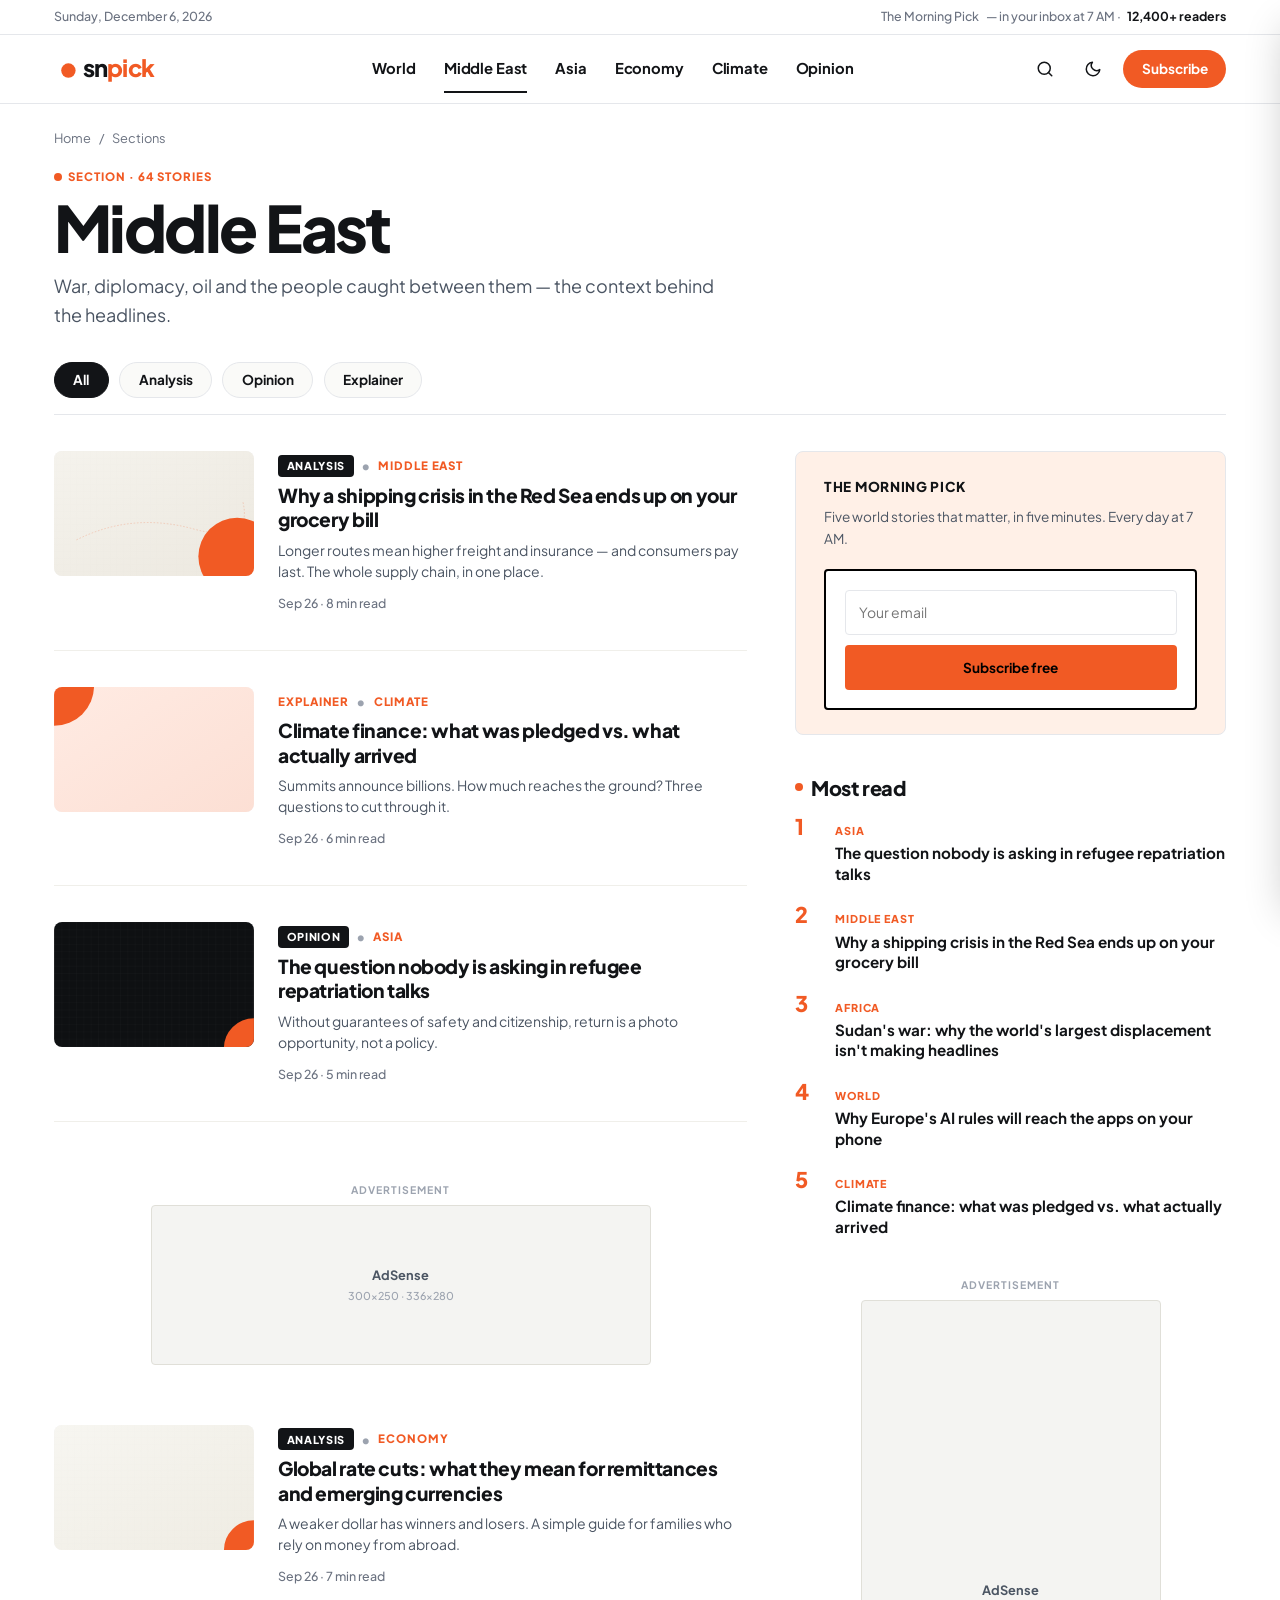
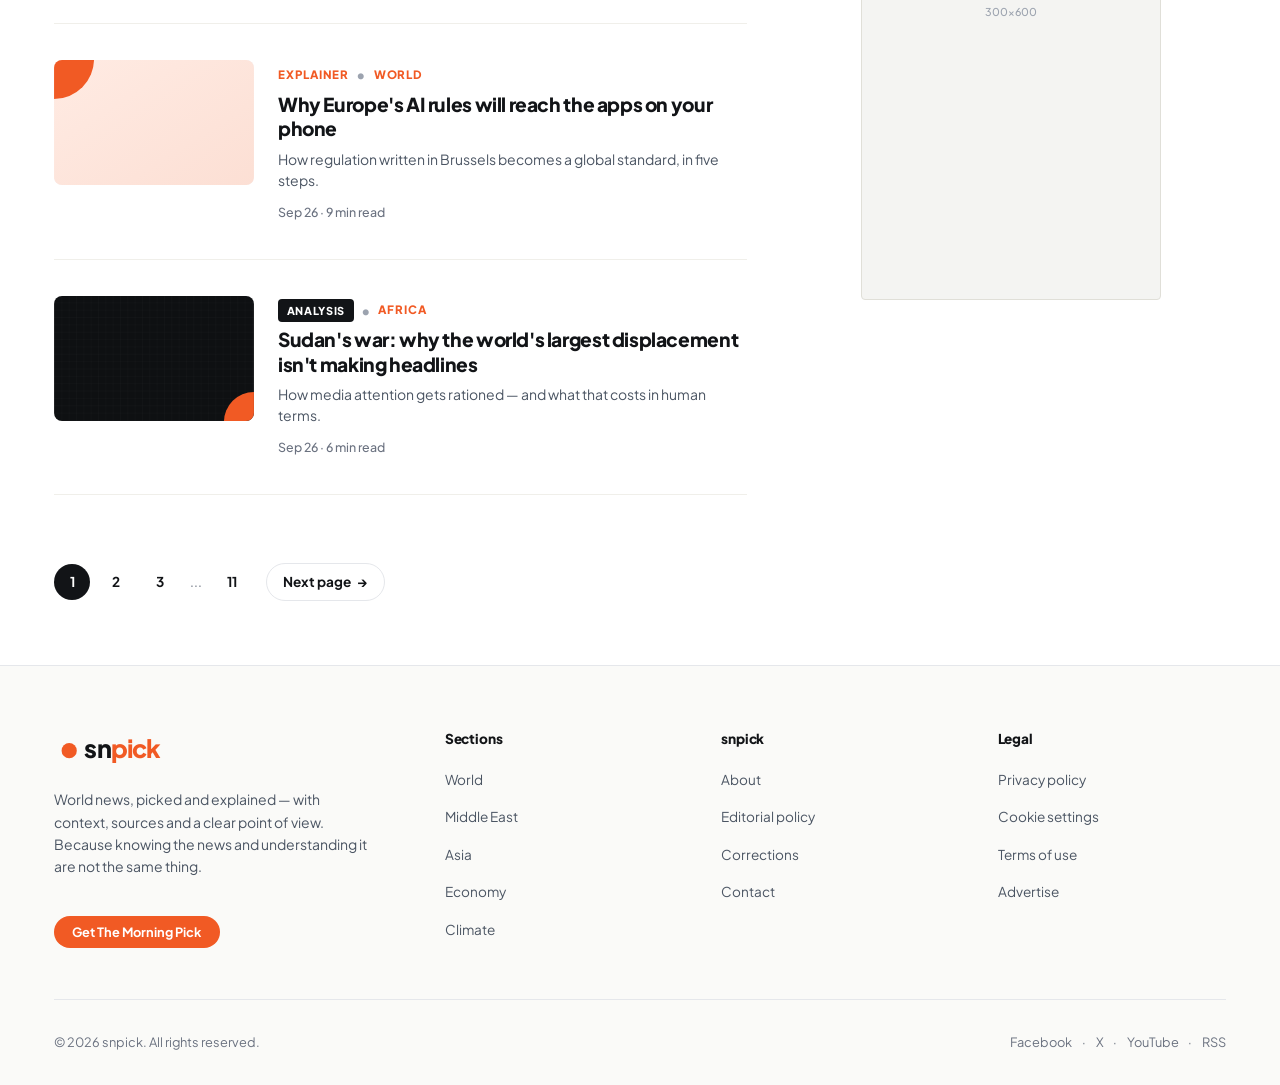
==== commit e81b28cf: "Update category newsletter callout: white container with 2px border and black button text" ====
--- a/category.html
+++ b/category.html
@@ -271,11 +271,11 @@
             <p style="font-size: 0.85rem; color: var(--text-secondary); margin-bottom: 1.25rem;">
               Five world stories that matter, in five minutes. Every day at 7 AM.
             </p>
-            <form class="newsletter-form" novalidate>
+            <form class="newsletter-form" novalidate style="background-color: #ffffff; border: 2px solid #000000; border-radius: var(--radius-sm); padding: 1.15rem;">
               <div style="display: flex; flex-direction: column; gap: 0.65rem;">
                 <label for="catSidebarEmail" class="sr-only">Your email</label>
-                <input type="email" id="catSidebarEmail" placeholder="Your email" required autocomplete="email" style="background-color: var(--bg-page); border: 1px solid var(--border-light); border-radius: var(--radius-sm); padding: 0.65rem 0.85rem; font-size: 0.875rem;">
-                <button type="submit" class="btn-primary-pill" style="width: 100%; border-radius: var(--radius-sm); font-size: 0.85rem;">Subscribe free</button>
+                <input type="email" id="catSidebarEmail" placeholder="Your email" required autocomplete="email" style="background-color: var(--bg-page); border: 1px solid var(--border-light); border-radius: var(--radius-sm); padding: 0.65rem 0.85rem; font-size: 0.875rem; color: var(--text-primary);">
+                <button type="submit" class="btn-primary-pill" style="width: 100%; border-radius: var(--radius-sm); font-size: 0.85rem; color: #000000; font-weight: 700;">Subscribe free</button>
               </div>
             </form>
           </div>
--- a/css/base.css
+++ b/css/base.css
@@ -2,7 +2,9 @@
    snpick Base Styles & Editorial Typography
    ========================================================================== */
 
-*, *::before, *::after {
+*,
+*::before,
+*::after {
   box-sizing: border-box;
   margin: 0;
   padding: 0;
@@ -58,7 +60,12 @@
 }
 
 /* Typography Hierarchy */
-h1, h2, h3, h4, h5, h6 {
+h1,
+h2,
+h3,
+h4,
+h5,
+h6 {
   font-family: var(--font-sans);
   font-weight: 700;
   line-height: 1.25;
@@ -110,13 +117,17 @@
   color: var(--brand-orange);
 }
 
-img, svg {
+img,
+svg {
   display: block;
   max-width: 100%;
   height: auto;
 }
 
-button, input, textarea, select {
+button,
+input,
+textarea,
+select {
   font: inherit;
   color: inherit;
   border: none;
@@ -224,4 +235,4 @@
   clip: rect(0, 0, 0, 0);
   white-space: nowrap;
   border-width: 0;
-}
+}
--- a/css/components.css
+++ b/css/components.css
@@ -306,7 +306,8 @@
   background-color: var(--bg-subtle);
 }
 
-.lead-story-figure img, .lead-story-figure svg {
+.lead-story-figure img,
+.lead-story-figure svg {
   width: 100%;
   height: 100%;
   object-fit: cover;
@@ -417,7 +418,8 @@
   margin-bottom: 1.15rem;
 }
 
-.card-media img, .card-media svg {
+.card-media img,
+.card-media svg {
   width: 100%;
   height: 100%;
   object-fit: cover;
@@ -453,6 +455,7 @@
   margin-bottom: 0.85rem;
   display: -webkit-box;
   -webkit-line-clamp: 3;
+  line-clamp: 3;
   -webkit-box-orient: vertical;
   overflow: hidden;
 }
@@ -612,7 +615,8 @@
   background-color: var(--bg-subtle);
 }
 
-.opinion-thumb img, .opinion-thumb svg {
+.opinion-thumb img,
+.opinion-thumb svg {
   width: 100%;
   height: 100%;
   object-fit: cover;
@@ -1600,4 +1604,4 @@
 
 .app-toast svg {
   color: var(--brand-orange);
-}
+}
